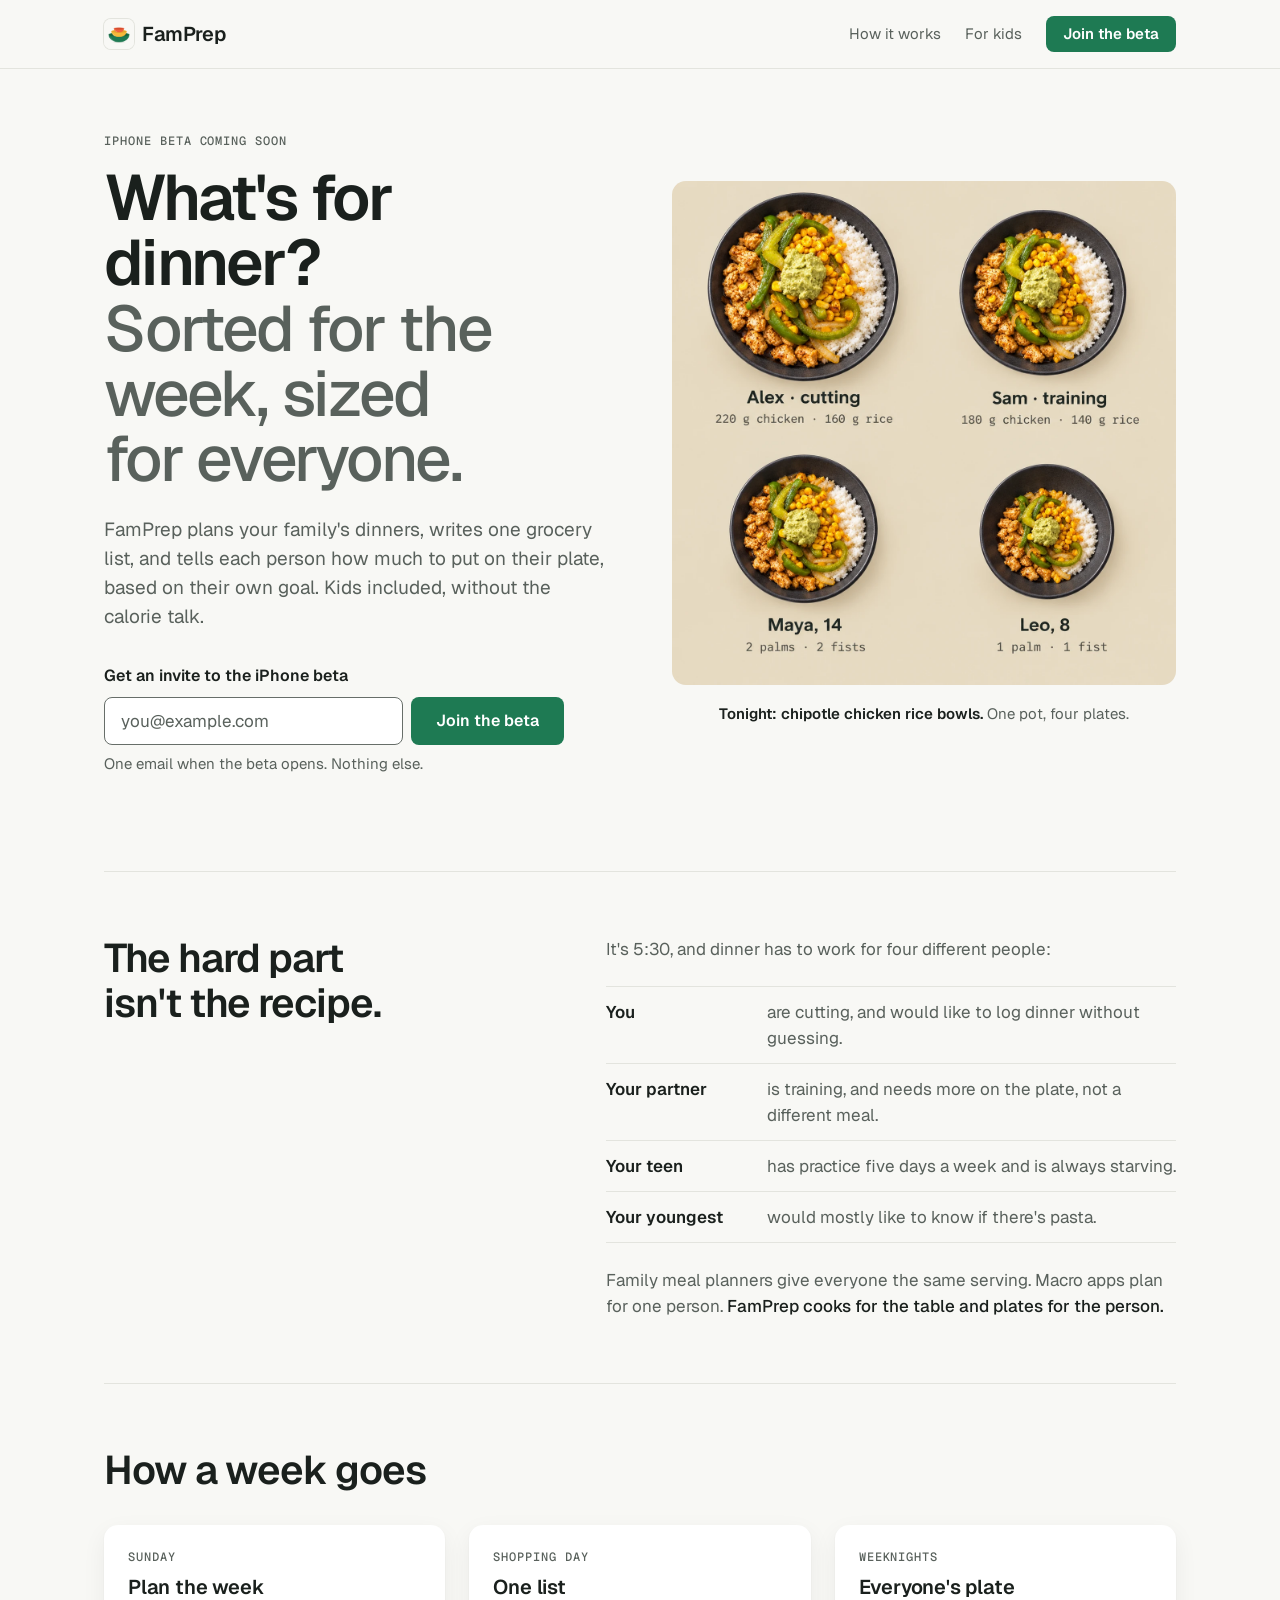
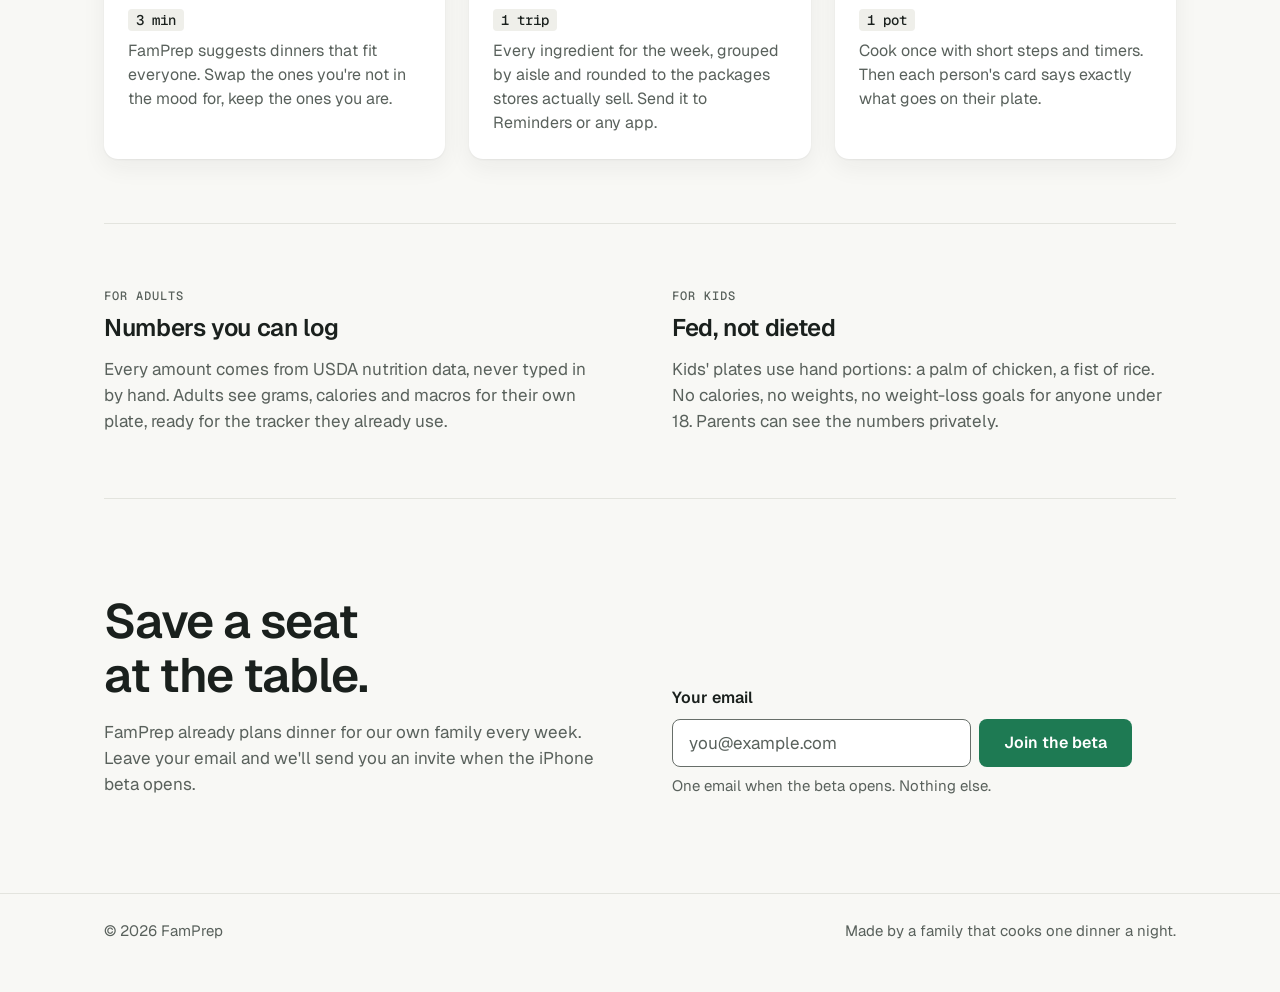
==== index.html @ 2c2147bd "Publish site from FamPrep 48f0abd" ====
<!doctype html>
<html lang="en">
<head>
<meta charset="utf-8">
<meta name="viewport" content="width=device-width, initial-scale=1">
<title>FamPrep · What's for dinner, for every goal</title>
<meta name="description" content="For parents with a nutrition goal who cook one dinner for the whole family. FamPrep plans the week and sizes every person's plate to their own goal. Coming soon to iPhone.">
<meta name="theme-color" content="#f8f8f5">
<meta name="color-scheme" content="only light">
<meta property="og:title" content="FamPrep · What's for dinner, for every goal">
<meta property="og:description" content="One family dinner, every plate sized to the person eating it. Coming soon to iPhone.">
<meta property="og:url" content="https://famprep.app/">
<meta property="og:image" content="https://famprep.app/apple-touch-icon.png">
<link rel="icon" href="favicon.ico?v=3" sizes="32x32 48x48">
<link rel="icon" href="favicon.svg?v=3" type="image/svg+xml">
<link rel="apple-touch-icon" href="apple-touch-icon.png?v=3">
<link rel="preconnect" href="https://fonts.googleapis.com">
<link rel="preconnect" href="https://fonts.gstatic.com" crossorigin>
<link rel="stylesheet" href="https://fonts.googleapis.com/css2?family=Geist:wght@400..700&family=Geist+Mono:wght@400..600&display=swap">
<style>
  /* FamPrep brand tokens: a clean, well-lit kitchen. Source of truth: the FamPrep design system (docs/brand.md).
     The landing page is always daylight, whatever the device setting; the app follows the device. */
  :root {
    color-scheme: only light;
    --daylight: #f8f8f5; --tile: #ffffff; --counter: #efefea; --grout: #e3e4de; --stainless: #676e69;
    --slate: #59615c; --ink: #1a201d; --basil: #1e7a53; --basil-press: #17633f; --on-basil: #ffffff;
    --basil-tint: #e4f1ea; --error: #b3261e;
    --shadow-lift: 0 1px 2px rgba(26,32,29,.06), 0 8px 24px rgba(26,32,29,.06);
    --sans: "Geist", -apple-system, BlinkMacSystemFont, "Segoe UI", Roboto, sans-serif;
    --mono: "Geist Mono", ui-monospace, "SF Mono", Menlo, monospace;
    --space-1: 4px; --space-2: 8px; --space-3: 12px; --space-4: 16px; --space-6: 24px; --space-8: 32px;
    --space-12: 48px; --space-16: 64px; --space-24: 96px;
    --radius-sm: 4px; --radius-md: 8px; --radius-lg: 14px; --radius-full: 999px;
  }
  * { box-sizing: border-box; }
  html { -webkit-text-size-adjust: 100%; }
  body { margin: 0; background: var(--daylight); color: var(--ink); font: 17px/26px var(--sans); -webkit-font-smoothing: antialiased; }
  h1, h2, h3, p { margin: 0; }
  h1, h2, h3 { font-weight: 600; text-wrap: balance; }
  a { color: inherit; }
  :focus-visible { outline: 2px solid var(--basil); outline-offset: 2px; border-radius: 4px; }
  .wrap { max-width: 1120px; margin: 0 auto; padding: 0 var(--space-6); }
  .label { font-family: var(--mono); font-size: 12px; line-height: 16px; font-weight: 500; letter-spacing: .08em; text-transform: uppercase; color: var(--slate); }

  .skip { position: absolute; left: var(--space-4); top: -60px; background: var(--ink); color: var(--daylight); padding: var(--space-2) var(--space-4); border-radius: var(--radius-md); text-decoration: none; z-index: 2; }
  .skip:focus { top: var(--space-3); }

  /* SiteHeader */
  .siteheader { border-bottom: 1px solid var(--grout); }
  .siteheader .wrap { display: flex; align-items: center; justify-content: space-between; gap: var(--space-4); min-height: 68px; }
  .brand { display: inline-flex; align-items: center; gap: var(--space-2); font-size: 20px; font-weight: 600; letter-spacing: -0.02em; text-decoration: none; }
  .brand img { width: 30px; height: 30px; border-radius: 7px; box-shadow: 0 0 0 1px var(--grout); }
  .siteheader nav { display: flex; align-items: center; gap: var(--space-6); }
  .siteheader nav a:not(.btn) { color: var(--slate); text-decoration: none; font-size: 15px; }
  .siteheader nav a:not(.btn):hover { color: var(--ink); }

  /* Button */
  .btn { display: inline-flex; align-items: center; justify-content: center; gap: var(--space-2); min-height: 48px; padding: 0 var(--space-6);
    border: 1px solid transparent; border-radius: var(--radius-md); font: inherit; font-size: 16px; font-weight: 600; cursor: pointer;
    text-decoration: none; white-space: nowrap; background: var(--basil); color: var(--on-basil); transition: background-color .15s ease-out; }
  .btn:hover { background: var(--basil-press); }
  .btn-sm { min-height: 36px; padding: 0 var(--space-4); font-size: 15px; }
  .btn[aria-busy="true"] { cursor: progress; opacity: .75; }

  /* Hero */
  .hero { display: grid; grid-template-columns: 1fr 1fr; gap: var(--space-16); align-items: center; padding: var(--space-16) 0 var(--space-24); }
  h1 { font-size: clamp(42px, 5.4vw, 64px); line-height: 1.02; letter-spacing: -0.035em; }
  h1 span { display: block; color: var(--slate); font-weight: 500; }
  .lede { margin: var(--space-6) 0 var(--space-8); color: var(--slate); font-size: 19px; line-height: 29px; max-width: 32em; }

  /* EmailSignup */
  .signup { max-width: 460px; }
  .signup label[for] { display: block; font-size: 16px; font-weight: 600; margin-bottom: var(--space-2); }
  .signup .row { display: flex; gap: var(--space-2); }
  .signup input[type=email] { flex: 1; min-width: 0; min-height: 48px; padding: 0 var(--space-4); font: inherit; font-size: 17px; color: var(--ink);
    background: var(--tile); border: 1px solid var(--stainless); border-radius: var(--radius-md); }
  .signup input[type=email]::placeholder { color: var(--slate); }
  .signup .note { margin-top: var(--space-2); font-size: 15px; line-height: 22px; color: var(--slate); }
  .signup.done .row, .signup.done label[for] { display: none; }
  .signup.done .note { margin: 0; font-size: 20px; line-height: 28px; font-weight: 600; color: var(--ink); }
  .signup.error input[type=email] { border-color: var(--error); }
  .signup.error .note { color: var(--error); }
  .hp { position: absolute; left: -9999px; }

  /* The board: one dinner, four bowls (photo with its own labels) */
  .board img { display: block; width: 100%; height: auto; border-radius: var(--radius-lg); }
  .board figcaption { margin-top: var(--space-4); text-align: center; font-size: 15px; color: var(--slate); }
  .board figcaption b { color: var(--ink); font-weight: 600; }

  /* Sections */
  section.block { border-top: 1px solid var(--grout); padding: var(--space-16) 0; }
  h2 { font-size: clamp(30px, 3.4vw, 40px); line-height: 1.12; letter-spacing: -0.025em; }
  .split { display: grid; grid-template-columns: 1fr 1.3fr; gap: var(--space-16); }
  .prose { max-width: 62ch; }
  .prose > p { color: var(--slate); }
  .people { list-style: none; margin: var(--space-6) 0; padding: 0; }
  .people li { display: grid; grid-template-columns: 8.5em 1fr; gap: var(--space-4); padding: var(--space-3) 0; border-top: 1px solid var(--grout); }
  .people li:last-child { border-bottom: 1px solid var(--grout); }
  .people b { font-weight: 600; }
  .people span { color: var(--slate); }
  .prose .pos { color: var(--ink); font-weight: 500; }

  .week { list-style: none; padding: 0; margin: var(--space-8) 0 0; display: grid; grid-template-columns: repeat(3, 1fr); gap: var(--space-6); }
  .week li { background: var(--tile); border-radius: var(--radius-lg); box-shadow: var(--shadow-lift); padding: var(--space-6); display: flex; flex-direction: column; gap: var(--space-2); }
  .week h3 { font-size: 20px; line-height: 28px; letter-spacing: -0.01em; }
  .week p:last-child { color: var(--slate); font-size: 16px; line-height: 24px; }
  .qty { align-self: flex-start; font-family: var(--mono); font-size: 14px; line-height: 22px; font-weight: 500; background: var(--counter); border-radius: var(--radius-sm); padding: 0 var(--space-2); }

  .pair { display: grid; grid-template-columns: 1fr 1fr; gap: var(--space-16); }
  .pair h3 { font-size: 24px; line-height: 32px; letter-spacing: -0.015em; margin: var(--space-2) 0 var(--space-3); }
  .pair p:last-child { color: var(--slate); max-width: 46ch; }

  .join { border-top: 1px solid var(--grout); padding: var(--space-24) 0; display: grid; grid-template-columns: 1fr 1fr; gap: var(--space-16); align-items: end; }
  .join h2 { font-size: clamp(34px, 4vw, 48px); }
  .join .prose { margin-top: var(--space-4); }

  footer { border-top: 1px solid var(--grout); padding: var(--space-6) 0 var(--space-12); font-size: 15px; color: var(--slate); }
  footer .wrap { display: flex; justify-content: space-between; gap: var(--space-3); flex-wrap: wrap; }

  @media (max-width: 920px) {
    .hero, .split, .pair, .join { grid-template-columns: 1fr; gap: var(--space-12); }
    .hero { padding: var(--space-12) 0 var(--space-16); }
    .week { grid-template-columns: 1fr; }
    section.block { padding: var(--space-12) 0; }
    .join { padding: var(--space-16) 0; }
  }
  @media (max-width: 640px) {
    .wrap { padding: 0 var(--space-4); }
    .siteheader nav a:not(.btn) { display: none; }
    .signup .row { flex-direction: column; }
    .signup input[type=email] { flex: none; }
    .people li { grid-template-columns: 7em 1fr; gap: var(--space-3); }
  }
  @media (prefers-reduced-motion: reduce) { .btn { transition: none; } }
</style>
</head>
<body>
<a class="skip" href="#join-hero">Skip to the beta sign-up</a>
<header class="siteheader">
  <div class="wrap">
    <a class="brand" href="/"><img src="apple-touch-icon.png?v=3" width="30" height="30" alt="">FamPrep</a>
    <nav aria-label="Site">
      <a href="#how">How it works</a>
      <a href="#kids">For kids</a>
      <a class="btn btn-sm" href="#join">Join the beta</a>
    </nav>
  </div>
</header>

<main class="wrap">
  <section class="hero">
    <div>
      <p class="label">iPhone beta coming soon</p>
      <h1 style="margin-top: var(--space-4)">What's for dinner?<span>Sorted for the week, sized for everyone.</span></h1>
      <p class="lede">FamPrep plans your family's dinners, writes one grocery list, and tells each person how much to put on their plate, based on their own goal. Kids included, without the calorie talk.</p>
      <!-- Netlify Forms collects sign-ups (Netlify > Forms > beta). Both forms post to the same list. -->
      <form class="signup" name="beta" method="POST" data-netlify="true" netlify-honeypot="company">
        <input type="hidden" name="form-name" value="beta">
        <input type="hidden" name="source" value="">
        <p class="hp" aria-hidden="true"><label>Company <input name="company" tabindex="-1" autocomplete="off"></label></p>
        <label for="join-hero">Get an invite to the iPhone beta</label>
        <div class="row">
          <input id="join-hero" type="email" name="email" required autocomplete="email" placeholder="you@example.com" aria-describedby="note-hero">
          <button class="btn" type="submit">Join the beta</button>
        </div>
        <p class="note" id="note-hero" role="status">One email when the beta opens. Nothing else.</p>
      </form>
    </div>

    <figure class="board" style="margin:0">
      <img src="one-dinner-four-plates.webp" width="1254" height="1254" fetchpriority="high"
        alt="The same chipotle chicken rice bowl in four sizes. Alex, cutting: 220 g chicken and 160 g rice. Sam, training: 180 g chicken and 140 g rice. Maya, 14: 2 palms of chicken and 2 fists of rice. Leo, 8: 1 palm and 1 fist.">
      <figcaption><b>Tonight: chipotle chicken rice bowls.</b> One pot, four plates.</figcaption>
    </figure>
  </section>

  <section class="block split">
    <h2>The hard part isn't the recipe.</h2>
    <div class="prose">
      <p>It's 5:30, and dinner has to work for four different people:</p>
      <ul class="people">
        <li><b>You</b><span>are cutting, and would like to log dinner without guessing.</span></li>
        <li><b>Your partner</b><span>is training, and needs more on the plate, not a different meal.</span></li>
        <li><b>Your teen</b><span>has practice five days a week and is always starving.</span></li>
        <li><b>Your youngest</b><span>would mostly like to know if there's pasta.</span></li>
      </ul>
      <p>Family meal planners give everyone the same serving. Macro apps plan for one person. <span class="pos">FamPrep cooks for the table and plates for the person.</span></p>
    </div>
  </section>

  <section class="block" id="how">
    <h2>How a week goes</h2>
    <ol class="week">
      <li>
        <p class="label">Sunday</p>
        <h3>Plan the week</h3>
        <span class="qty">3 min</span>
        <p>FamPrep suggests dinners that fit everyone. Swap the ones you're not in the mood for, keep the ones you are.</p>
      </li>
      <li>
        <p class="label">Shopping day</p>
        <h3>One list</h3>
        <span class="qty">1 trip</span>
        <p>Every ingredient for the week, grouped by aisle and rounded to the packages stores actually sell. Send it to Reminders or any app.</p>
      </li>
      <li>
        <p class="label">Weeknights</p>
        <h3>Everyone's plate</h3>
        <span class="qty">1 pot</span>
        <p>Cook once with short steps and timers. Then each person's card says exactly what goes on their plate.</p>
      </li>
    </ol>
  </section>

  <section class="block pair" id="kids">
    <div>
      <p class="label">For adults</p>
      <h3>Numbers you can log</h3>
      <p>Every amount comes from USDA nutrition data, never typed in by hand. Adults see grams, calories and macros for their own plate, ready for the tracker they already use.</p>
    </div>
    <div>
      <p class="label">For kids</p>
      <h3>Fed, not dieted</h3>
      <p>Kids' plates use hand portions: a palm of chicken, a fist of rice. No calories, no weights, no weight-loss goals for anyone under 18. Parents can see the numbers privately.</p>
    </div>
  </section>

  <section class="join" id="join">
    <div>
      <h2>Save a seat at the table.</h2>
      <p class="prose" style="color: var(--slate)">FamPrep already plans dinner for our own family every week. Leave your email and we'll send you an invite when the iPhone beta opens.</p>
    </div>
    <form class="signup" name="beta" method="POST" data-netlify="true" netlify-honeypot="company">
      <input type="hidden" name="form-name" value="beta">
      <input type="hidden" name="source" value="">
      <p class="hp" aria-hidden="true"><label>Company <input name="company" tabindex="-1" autocomplete="off"></label></p>
      <label for="join-bottom">Your email</label>
      <div class="row">
        <input id="join-bottom" type="email" name="email" required autocomplete="email" placeholder="you@example.com" aria-describedby="note-bottom">
        <button class="btn" type="submit">Join the beta</button>
      </div>
      <p class="note" id="note-bottom" role="status">One email when the beta opens. Nothing else.</p>
    </form>
  </section>
</main>

<footer>
  <div class="wrap">
    <span>© 2026 FamPrep</span>
    <span>Made by a family that cooks one dinner a night.</span>
  </div>
</footer>
<script>
  // Where sign-ups come from (utm_source, else the referring site), for the beta's traffic test in docs/positioning.md.
  const params = new URLSearchParams(location.search);
  let source = params.get('utm_source') || '';
  try { if (!source && document.referrer) source = new URL(document.referrer).hostname; } catch (e) {}
  document.querySelectorAll('form.signup').forEach(form => {
    form.elements.source.value = source || 'direct';
    form.addEventListener('submit', async event => {
      event.preventDefault();
      const note = form.querySelector('.note');
      const button = form.querySelector('button');
      if (button.getAttribute('aria-busy') === 'true') return;
      button.setAttribute('aria-busy', 'true');
      button.textContent = 'Joining…';
      form.classList.remove('error');
      try {
        const res = await fetch('/', {
          method: 'POST',
          headers: { 'Content-Type': 'application/x-www-form-urlencoded' },
          body: new URLSearchParams(new FormData(form)).toString()
        });
        if (!res.ok) throw new Error(res.status);
        form.classList.add('done');
        note.textContent = "You're on the list. Watch your inbox for the invite.";
      } catch (e) {
        form.classList.add('error');
        note.textContent = "That didn't go through. Please try again in a moment.";
        button.removeAttribute('aria-busy');
        button.textContent = 'Join the beta';
      }
    });
  });
</script>
</body>
</html>
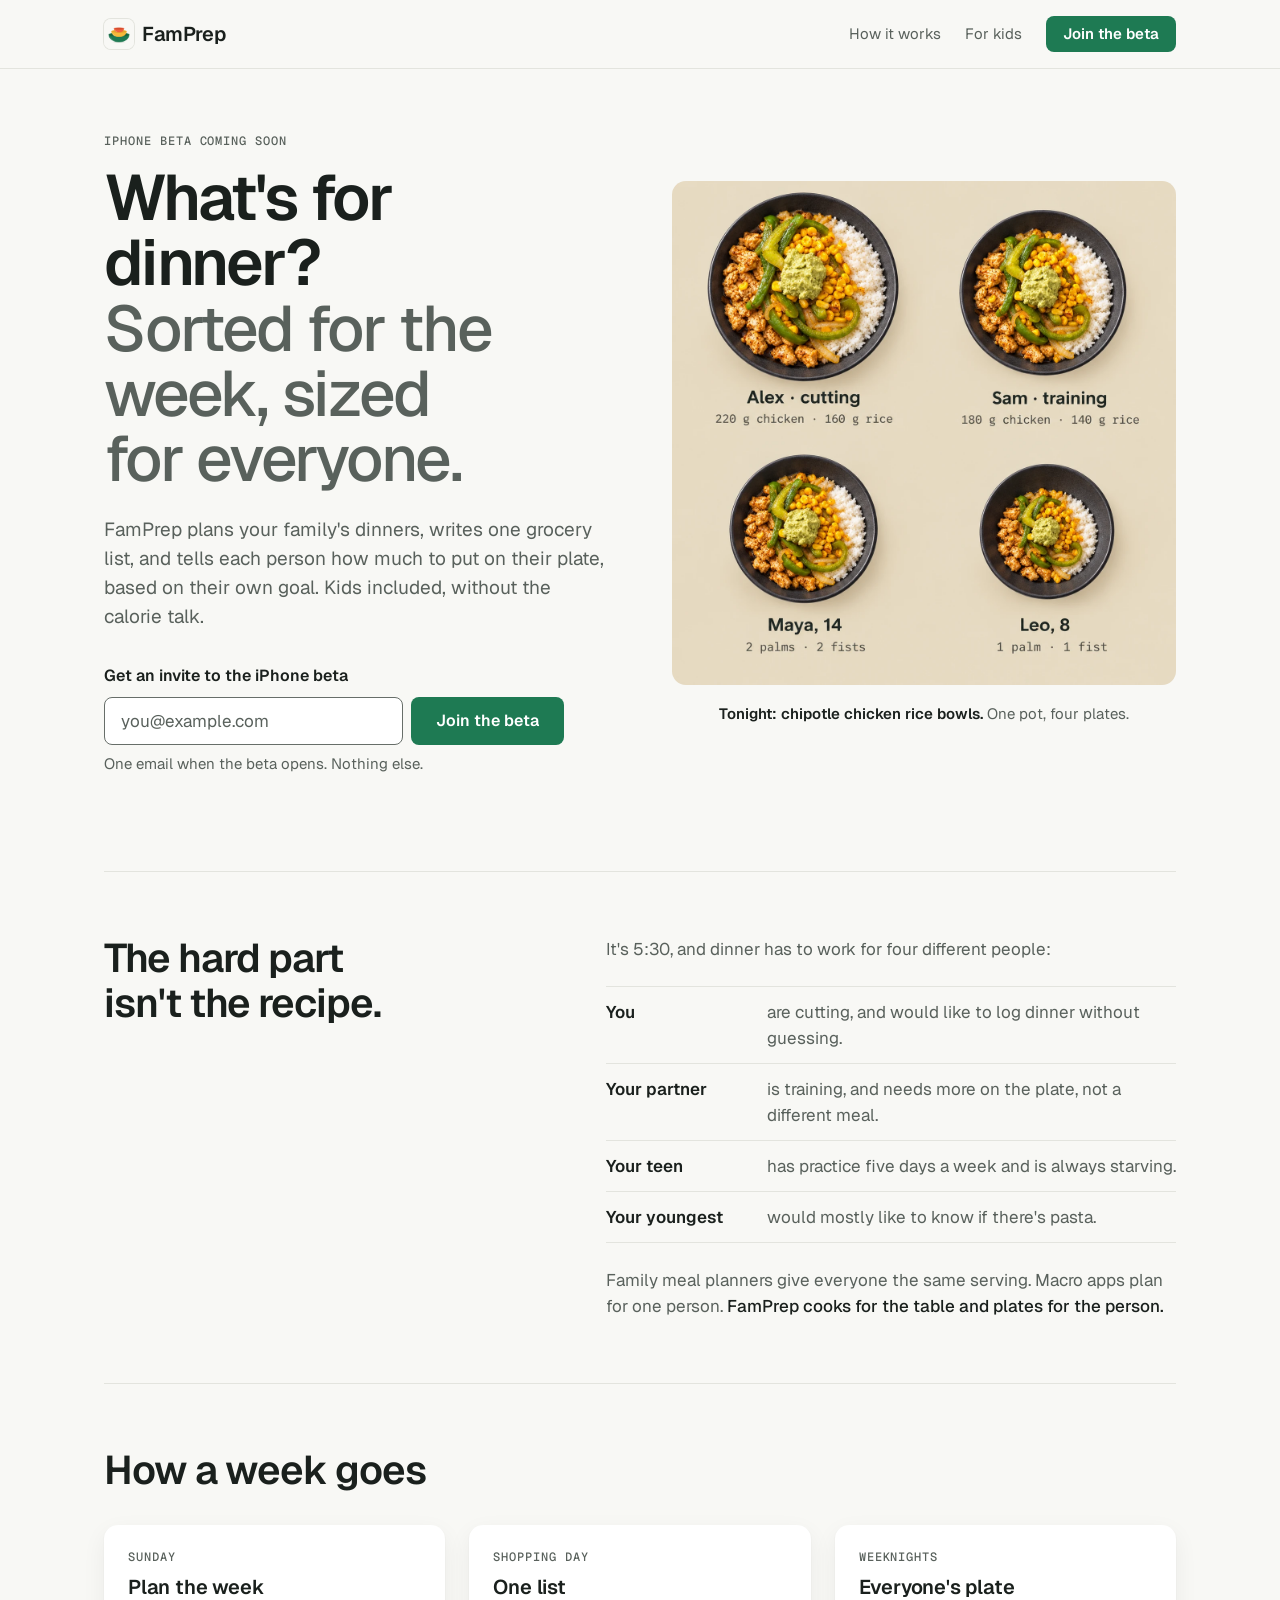
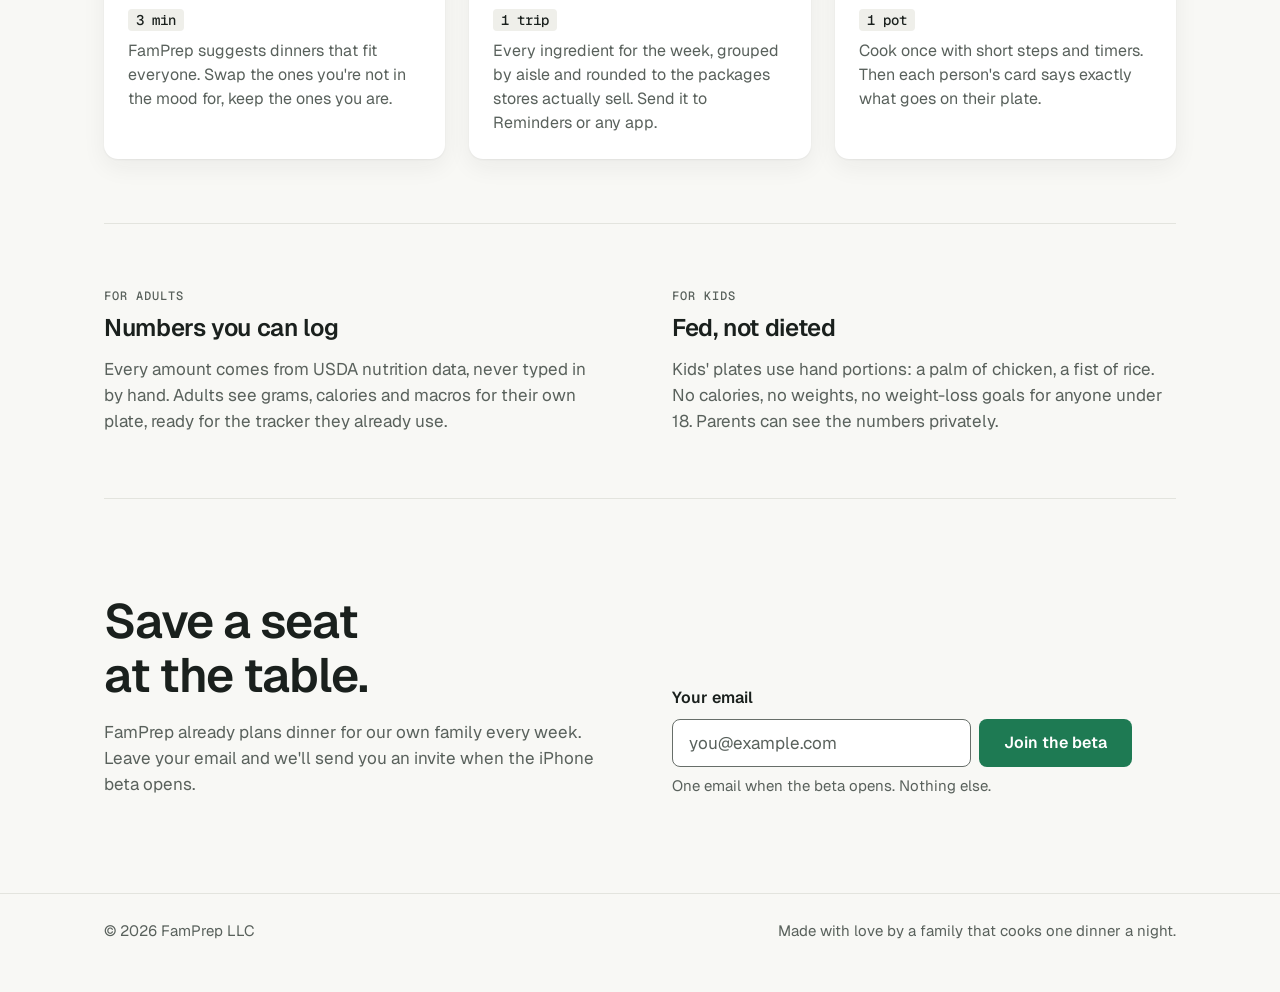
==== commit ed46cfbd: "Publish site from FamPrep 6359a36" ====
--- a/index.html
+++ b/index.html
@@ -246,8 +246,8 @@
 
 <footer>
   <div class="wrap">
-    <span>© 2026 FamPrep</span>
-    <span>Made by a family that cooks one dinner a night.</span>
+    <span>© 2026 FamPrep LLC</span>
+    <span>Made with love by a family that cooks one dinner a night.</span>
   </div>
 </footer>
 <script>
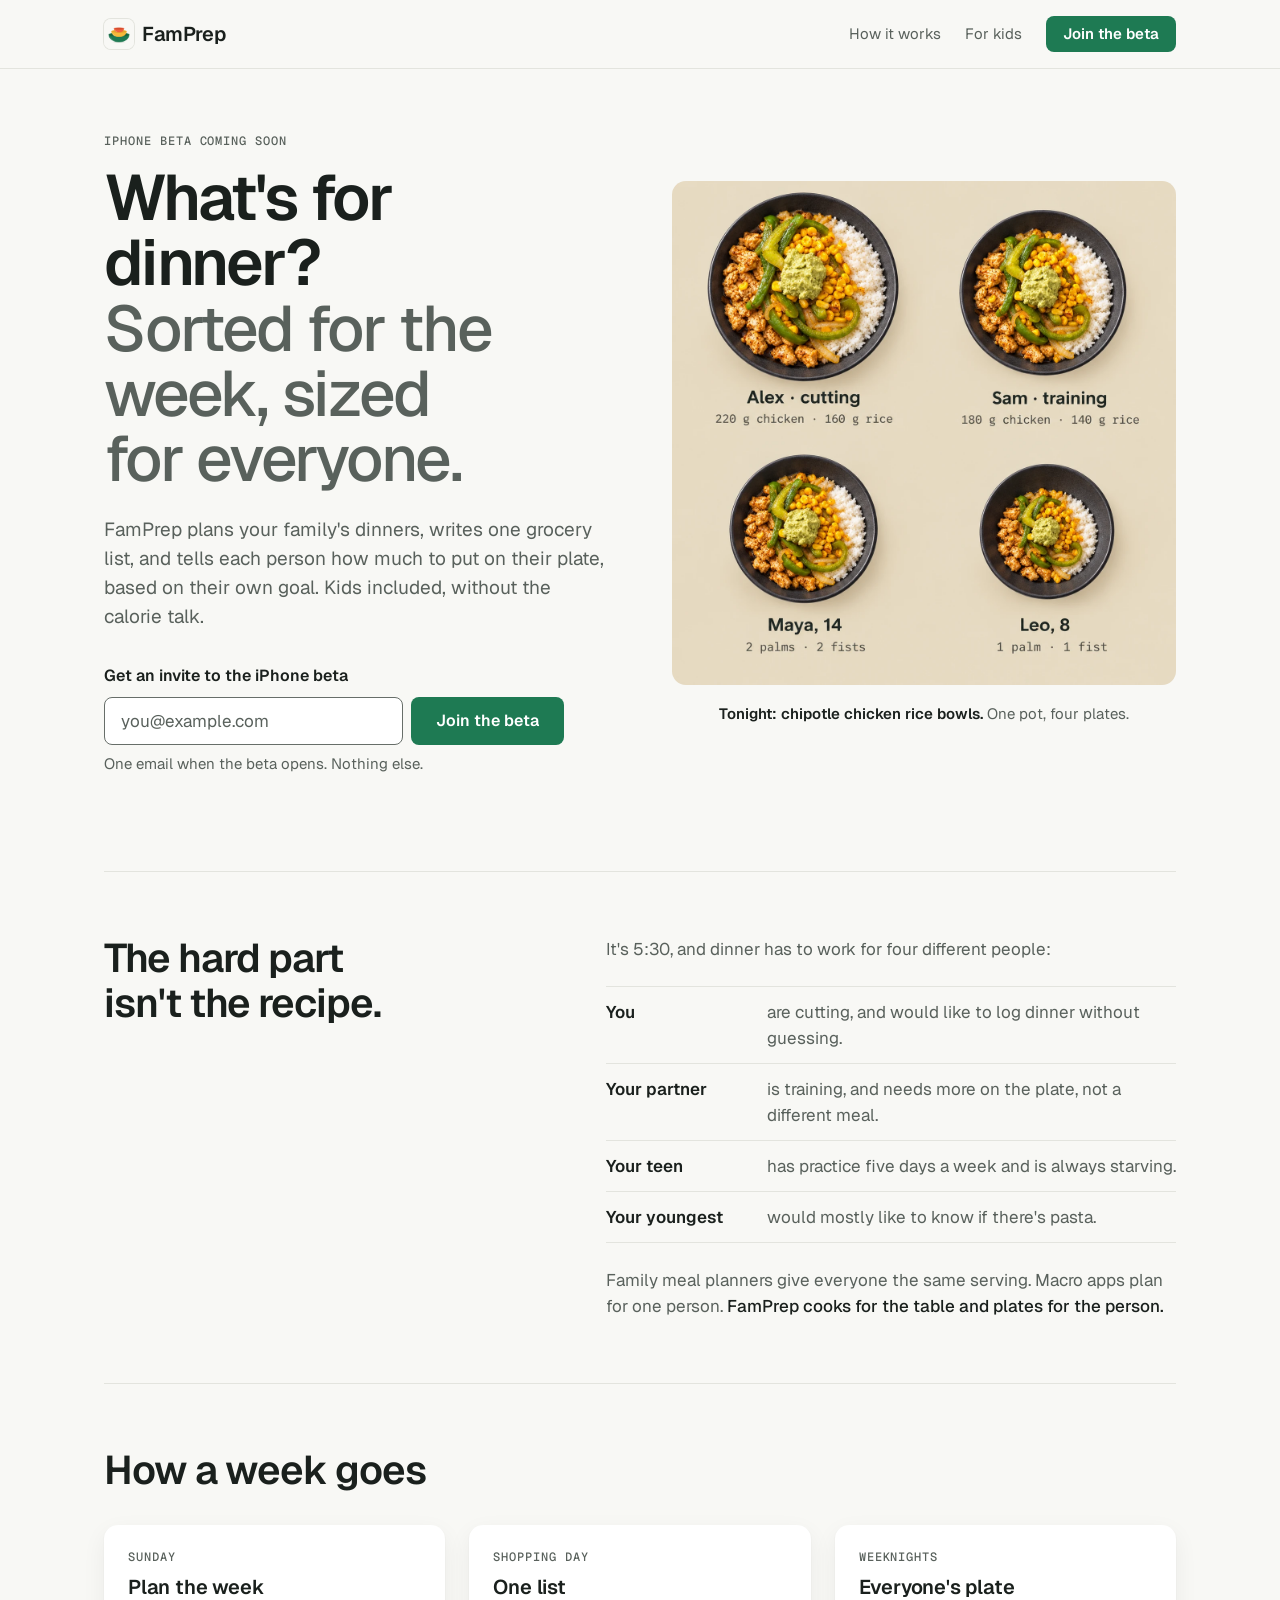
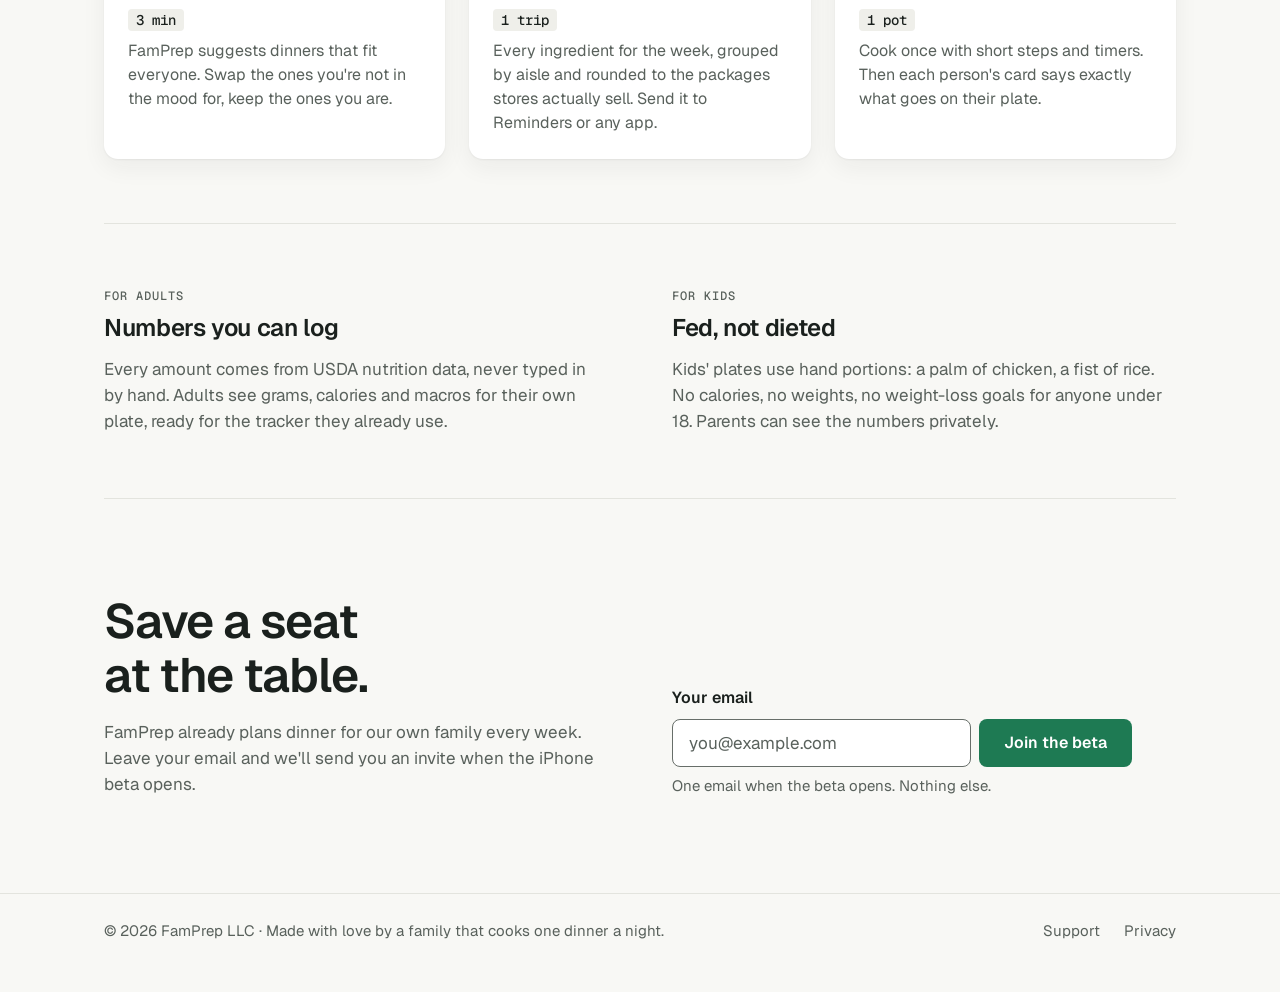
==== commit 1606af73: "Publish site from FamPrep 4ac540d" ====
--- a/index.html
+++ b/index.html
@@ -17,51 +17,8 @@
 <link rel="preconnect" href="https://fonts.googleapis.com">
 <link rel="preconnect" href="https://fonts.gstatic.com" crossorigin>
 <link rel="stylesheet" href="https://fonts.googleapis.com/css2?family=Geist:wght@400..700&family=Geist+Mono:wght@400..600&display=swap">
+<link rel="stylesheet" href="site.css?v=1">
 <style>
-  /* FamPrep brand tokens: a clean, well-lit kitchen. Source of truth: the FamPrep design system (docs/brand.md).
-     The landing page is always daylight, whatever the device setting; the app follows the device. */
-  :root {
-    color-scheme: only light;
-    --daylight: #f8f8f5; --tile: #ffffff; --counter: #efefea; --grout: #e3e4de; --stainless: #676e69;
-    --slate: #59615c; --ink: #1a201d; --basil: #1e7a53; --basil-press: #17633f; --on-basil: #ffffff;
-    --basil-tint: #e4f1ea; --error: #b3261e;
-    --shadow-lift: 0 1px 2px rgba(26,32,29,.06), 0 8px 24px rgba(26,32,29,.06);
-    --sans: "Geist", -apple-system, BlinkMacSystemFont, "Segoe UI", Roboto, sans-serif;
-    --mono: "Geist Mono", ui-monospace, "SF Mono", Menlo, monospace;
-    --space-1: 4px; --space-2: 8px; --space-3: 12px; --space-4: 16px; --space-6: 24px; --space-8: 32px;
-    --space-12: 48px; --space-16: 64px; --space-24: 96px;
-    --radius-sm: 4px; --radius-md: 8px; --radius-lg: 14px; --radius-full: 999px;
-  }
-  * { box-sizing: border-box; }
-  html { -webkit-text-size-adjust: 100%; }
-  body { margin: 0; background: var(--daylight); color: var(--ink); font: 17px/26px var(--sans); -webkit-font-smoothing: antialiased; }
-  h1, h2, h3, p { margin: 0; }
-  h1, h2, h3 { font-weight: 600; text-wrap: balance; }
-  a { color: inherit; }
-  :focus-visible { outline: 2px solid var(--basil); outline-offset: 2px; border-radius: 4px; }
-  .wrap { max-width: 1120px; margin: 0 auto; padding: 0 var(--space-6); }
-  .label { font-family: var(--mono); font-size: 12px; line-height: 16px; font-weight: 500; letter-spacing: .08em; text-transform: uppercase; color: var(--slate); }
-
-  .skip { position: absolute; left: var(--space-4); top: -60px; background: var(--ink); color: var(--daylight); padding: var(--space-2) var(--space-4); border-radius: var(--radius-md); text-decoration: none; z-index: 2; }
-  .skip:focus { top: var(--space-3); }
-
-  /* SiteHeader */
-  .siteheader { border-bottom: 1px solid var(--grout); }
-  .siteheader .wrap { display: flex; align-items: center; justify-content: space-between; gap: var(--space-4); min-height: 68px; }
-  .brand { display: inline-flex; align-items: center; gap: var(--space-2); font-size: 20px; font-weight: 600; letter-spacing: -0.02em; text-decoration: none; }
-  .brand img { width: 30px; height: 30px; border-radius: 7px; box-shadow: 0 0 0 1px var(--grout); }
-  .siteheader nav { display: flex; align-items: center; gap: var(--space-6); }
-  .siteheader nav a:not(.btn) { color: var(--slate); text-decoration: none; font-size: 15px; }
-  .siteheader nav a:not(.btn):hover { color: var(--ink); }
-
-  /* Button */
-  .btn { display: inline-flex; align-items: center; justify-content: center; gap: var(--space-2); min-height: 48px; padding: 0 var(--space-6);
-    border: 1px solid transparent; border-radius: var(--radius-md); font: inherit; font-size: 16px; font-weight: 600; cursor: pointer;
-    text-decoration: none; white-space: nowrap; background: var(--basil); color: var(--on-basil); transition: background-color .15s ease-out; }
-  .btn:hover { background: var(--basil-press); }
-  .btn-sm { min-height: 36px; padding: 0 var(--space-4); font-size: 15px; }
-  .btn[aria-busy="true"] { cursor: progress; opacity: .75; }
-
   /* Hero */
   .hero { display: grid; grid-template-columns: 1fr 1fr; gap: var(--space-16); align-items: center; padding: var(--space-16) 0 var(--space-24); }
   h1 { font-size: clamp(42px, 5.4vw, 64px); line-height: 1.02; letter-spacing: -0.035em; }
@@ -114,9 +71,6 @@
   .join h2 { font-size: clamp(34px, 4vw, 48px); }
   .join .prose { margin-top: var(--space-4); }
 
-  footer { border-top: 1px solid var(--grout); padding: var(--space-6) 0 var(--space-12); font-size: 15px; color: var(--slate); }
-  footer .wrap { display: flex; justify-content: space-between; gap: var(--space-3); flex-wrap: wrap; }
-
   @media (max-width: 920px) {
     .hero, .split, .pair, .join { grid-template-columns: 1fr; gap: var(--space-12); }
     .hero { padding: var(--space-12) 0 var(--space-16); }
@@ -125,13 +79,10 @@
     .join { padding: var(--space-16) 0; }
   }
   @media (max-width: 640px) {
-    .wrap { padding: 0 var(--space-4); }
-    .siteheader nav a:not(.btn) { display: none; }
     .signup .row { flex-direction: column; }
     .signup input[type=email] { flex: none; }
     .people li { grid-template-columns: 7em 1fr; gap: var(--space-3); }
   }
-  @media (prefers-reduced-motion: reduce) { .btn { transition: none; } }
 </style>
 </head>
 <body>
@@ -246,8 +197,8 @@
 
 <footer>
   <div class="wrap">
-    <span>© 2026 FamPrep LLC</span>
-    <span>Made with love by a family that cooks one dinner a night.</span>
+    <span>© 2026 FamPrep LLC · Made with love by a family that cooks one dinner a night.</span>
+    <nav aria-label="Legal"><a href="/support">Support</a><a href="/privacy">Privacy</a></nav>
   </div>
 </footer>
 <script>
--- a/site.css
+++ b/site.css
@@ -0,0 +1,74 @@
+/* FamPrep brand tokens: a clean, well-lit kitchen. Source of truth: the FamPrep design system (docs/brand.md).
+   The website is always daylight, whatever the device setting; the app follows the device.
+   Shared by every page; page-specific styles stay in each page. */
+:root {
+  color-scheme: only light;
+  --daylight: #f8f8f5; --tile: #ffffff; --counter: #efefea; --grout: #e3e4de; --stainless: #676e69;
+  --slate: #59615c; --ink: #1a201d; --basil: #1e7a53; --basil-press: #17633f; --on-basil: #ffffff;
+  --basil-tint: #e4f1ea; --error: #b3261e;
+  --shadow-lift: 0 1px 2px rgba(26,32,29,.06), 0 8px 24px rgba(26,32,29,.06);
+  --sans: "Geist", -apple-system, BlinkMacSystemFont, "Segoe UI", Roboto, sans-serif;
+  --mono: "Geist Mono", ui-monospace, "SF Mono", Menlo, monospace;
+  --space-1: 4px; --space-2: 8px; --space-3: 12px; --space-4: 16px; --space-6: 24px; --space-8: 32px;
+  --space-12: 48px; --space-16: 64px; --space-24: 96px;
+  --radius-sm: 4px; --radius-md: 8px; --radius-lg: 14px; --radius-full: 999px;
+}
+* { box-sizing: border-box; }
+html { -webkit-text-size-adjust: 100%; }
+body { margin: 0; background: var(--daylight); color: var(--ink); font: 17px/26px var(--sans); -webkit-font-smoothing: antialiased; }
+h1, h2, h3, p { margin: 0; }
+h1, h2, h3 { font-weight: 600; text-wrap: balance; }
+a { color: inherit; }
+:focus-visible { outline: 2px solid var(--basil); outline-offset: 2px; border-radius: 4px; }
+.wrap { max-width: 1120px; margin: 0 auto; padding: 0 var(--space-6); }
+.label { font-family: var(--mono); font-size: 12px; line-height: 16px; font-weight: 500; letter-spacing: .08em; text-transform: uppercase; color: var(--slate); }
+
+.skip { position: absolute; left: var(--space-4); top: -60px; background: var(--ink); color: var(--daylight); padding: var(--space-2) var(--space-4); border-radius: var(--radius-md); text-decoration: none; z-index: 2; }
+.skip:focus { top: var(--space-3); }
+
+/* SiteHeader */
+.siteheader { border-bottom: 1px solid var(--grout); }
+.siteheader .wrap { display: flex; align-items: center; justify-content: space-between; gap: var(--space-4); min-height: 68px; }
+.brand { display: inline-flex; align-items: center; gap: var(--space-2); font-size: 20px; font-weight: 600; letter-spacing: -0.02em; text-decoration: none; }
+.brand img { width: 30px; height: 30px; border-radius: 7px; box-shadow: 0 0 0 1px var(--grout); }
+.siteheader nav { display: flex; align-items: center; gap: var(--space-6); }
+.siteheader nav a:not(.btn) { color: var(--slate); text-decoration: none; font-size: 15px; }
+.siteheader nav a:not(.btn):hover, .siteheader nav a[aria-current="page"] { color: var(--ink); }
+
+/* Button */
+.btn { display: inline-flex; align-items: center; justify-content: center; gap: var(--space-2); min-height: 48px; padding: 0 var(--space-6);
+  border: 1px solid transparent; border-radius: var(--radius-md); font: inherit; font-size: 16px; font-weight: 600; cursor: pointer;
+  text-decoration: none; white-space: nowrap; background: var(--basil); color: var(--on-basil); transition: background-color .15s ease-out; }
+.btn:hover { background: var(--basil-press); }
+.btn-sm { min-height: 36px; padding: 0 var(--space-4); font-size: 15px; }
+.btn[aria-busy="true"] { cursor: progress; opacity: .75; }
+
+/* Footer */
+footer { border-top: 1px solid var(--grout); padding: var(--space-6) 0 var(--space-12); font-size: 15px; color: var(--slate); }
+footer .wrap { display: flex; justify-content: space-between; gap: var(--space-3) var(--space-6); flex-wrap: wrap; }
+footer nav { display: flex; gap: var(--space-6); }
+footer nav a { text-decoration: none; }
+footer nav a:hover { color: var(--ink); text-decoration: underline; }
+
+/* Document pages (privacy, support): one readable column */
+.doc { max-width: 68ch; padding: var(--space-12) 0 var(--space-16); }
+.doc h1 { font-size: clamp(34px, 4.4vw, 46px); line-height: 1.08; letter-spacing: -0.03em; margin: var(--space-3) 0 var(--space-4); }
+.doc .meta { color: var(--slate); font-size: 15px; }
+.doc .lede { color: var(--slate); font-size: 19px; line-height: 29px; margin-top: var(--space-6); }
+.doc h2 { font-size: 22px; line-height: 30px; letter-spacing: -0.015em; margin: var(--space-12) 0 var(--space-3); padding-top: var(--space-6); border-top: 1px solid var(--grout); }
+.doc h3 { font-size: 18px; line-height: 26px; margin: var(--space-6) 0 var(--space-2); }
+.doc p + p, .doc p + ul, .doc ul + p { margin-top: var(--space-3); }
+.doc ul { margin: var(--space-3) 0 0; padding-left: 1.2em; }
+.doc li + li { margin-top: var(--space-2); }
+.doc a { color: var(--basil); text-underline-offset: 2px; }
+.doc a:hover { color: var(--basil-press); }
+.doc .ui { font-weight: 600; }
+.contact { margin-top: var(--space-8); padding: var(--space-6); background: var(--tile); border-radius: var(--radius-lg); box-shadow: var(--shadow-lift); }
+.contact p + p { margin-top: var(--space-2); }
+.contact .email { font-family: var(--mono); font-size: 18px; font-weight: 500; color: var(--ink); }
+
+@media (max-width: 640px) {
+  .wrap { padding: 0 var(--space-4); }
+  .siteheader nav a:not(.btn) { display: none; }
+}
+@media (prefers-reduced-motion: reduce) { .btn { transition: none; } }
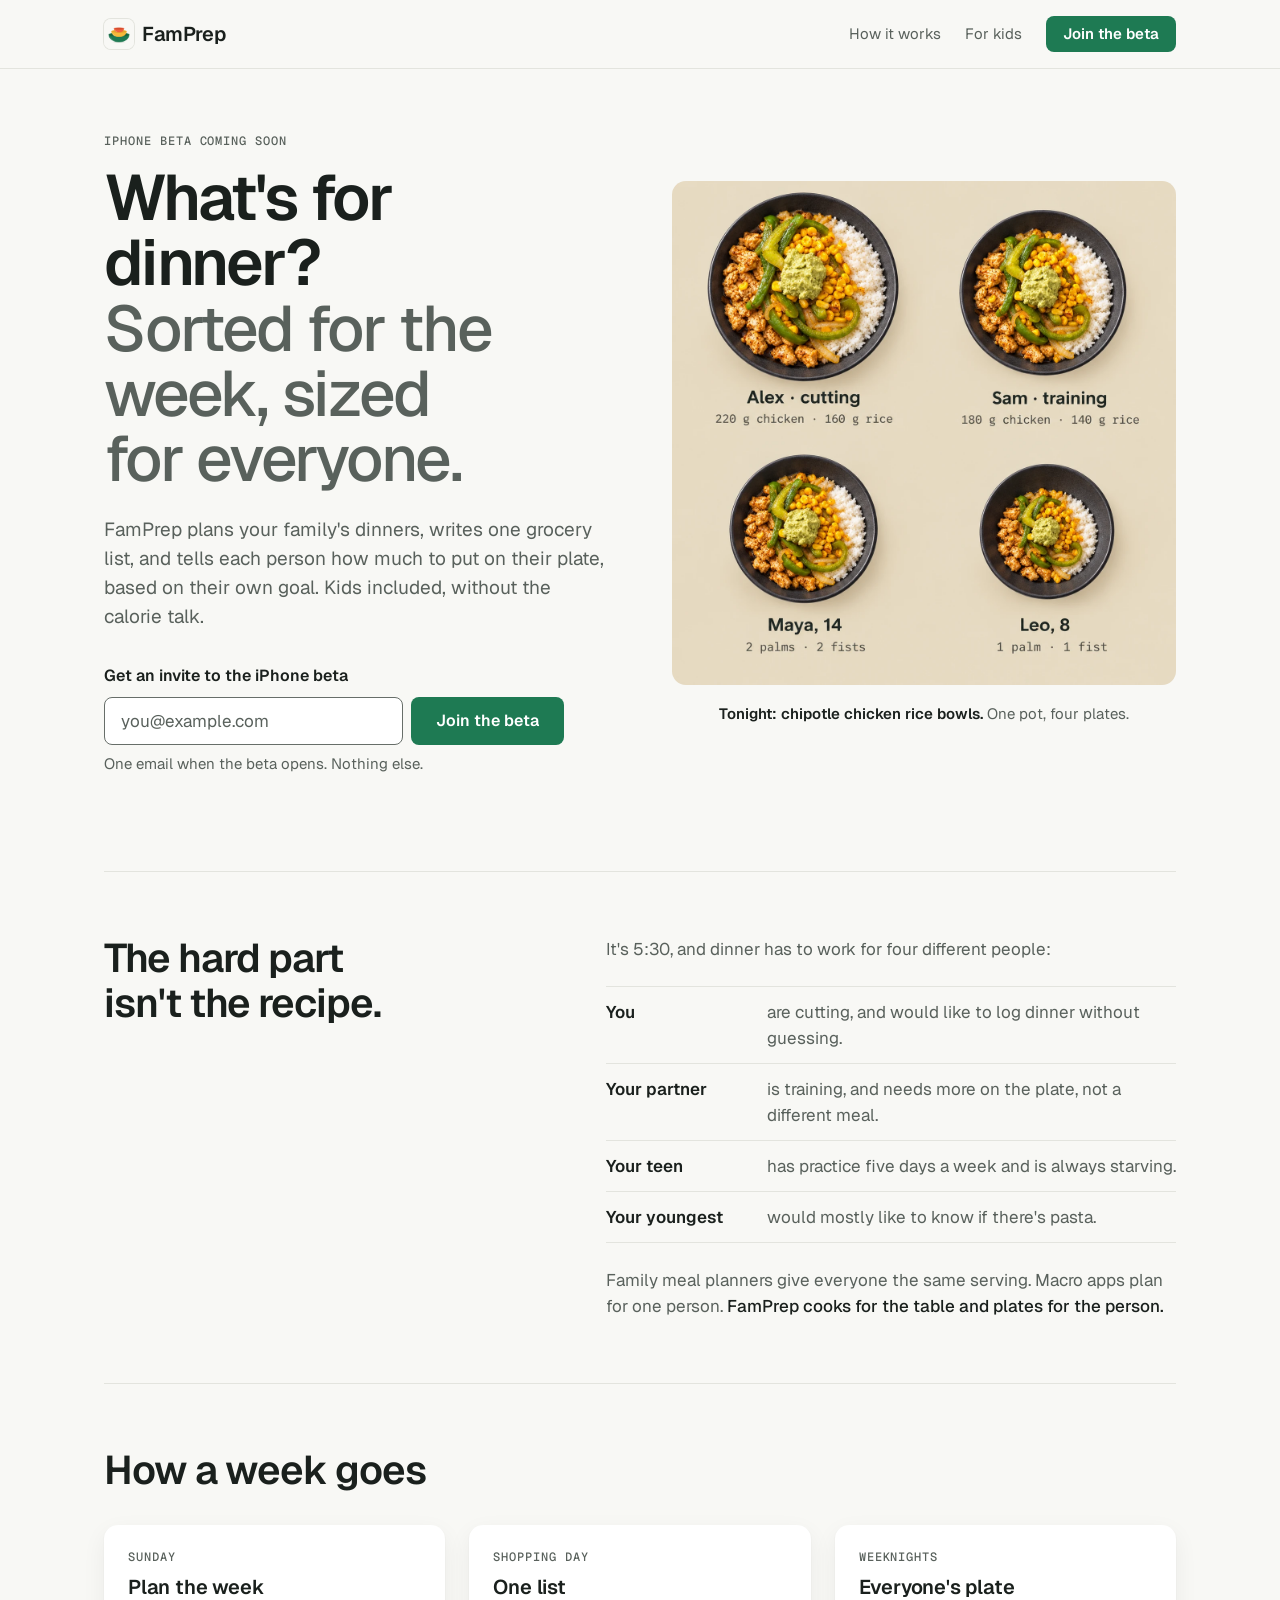
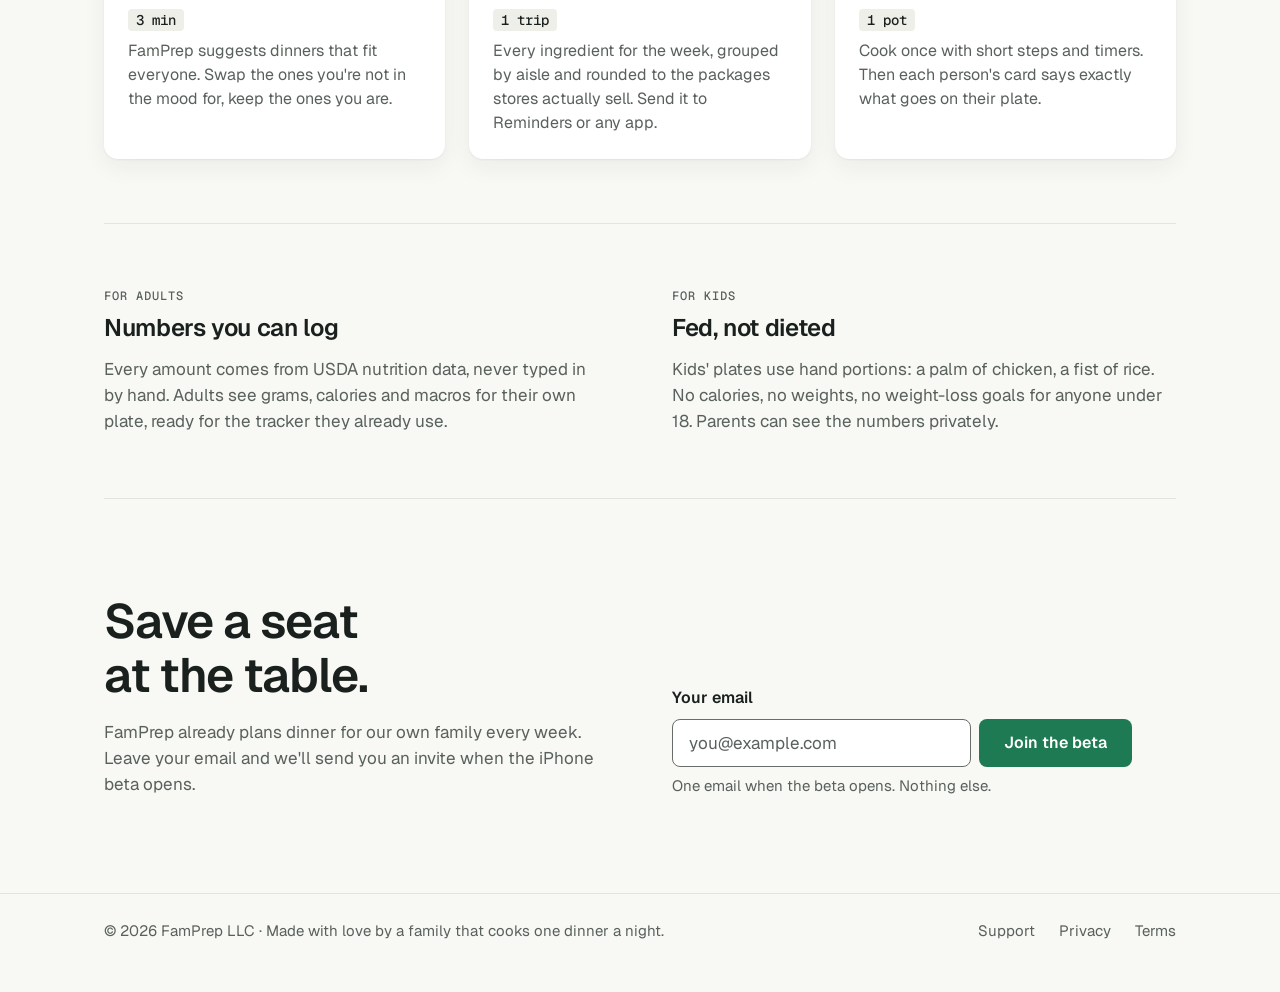
==== commit ee176a66: "Publish site from FamPrep a91398f + Terms of Use page, subscriptions in the privacy policy Co-Author" ====
--- a/index.html
+++ b/index.html
@@ -104,10 +104,8 @@
       <p class="label">iPhone beta coming soon</p>
       <h1 style="margin-top: var(--space-4)">What's for dinner?<span>Sorted for the week, sized for everyone.</span></h1>
       <p class="lede">FamPrep plans your family's dinners, writes one grocery list, and tells each person how much to put on their plate, based on their own goal. Kids included, without the calorie talk.</p>
-      <!-- Netlify Forms collects sign-ups (Netlify > Forms > beta). Both forms post to the same list. -->
-      <form class="signup" name="beta" method="POST" data-netlify="true" netlify-honeypot="company">
-        <input type="hidden" name="form-name" value="beta">
-        <input type="hidden" name="source" value="">
+      <!-- Sign-ups go to the "FamPrep beta" Google Form; the script at the end sends both forms. -->
+      <form class="signup" novalidate>
         <p class="hp" aria-hidden="true"><label>Company <input name="company" tabindex="-1" autocomplete="off"></label></p>
         <label for="join-hero">Get an invite to the iPhone beta</label>
         <div class="row">
@@ -181,9 +179,7 @@
       <h2>Save a seat at the table.</h2>
       <p class="prose" style="color: var(--slate)">FamPrep already plans dinner for our own family every week. Leave your email and we'll send you an invite when the iPhone beta opens.</p>
     </div>
-    <form class="signup" name="beta" method="POST" data-netlify="true" netlify-honeypot="company">
-      <input type="hidden" name="form-name" value="beta">
-      <input type="hidden" name="source" value="">
+    <form class="signup" novalidate>
       <p class="hp" aria-hidden="true"><label>Company <input name="company" tabindex="-1" autocomplete="off"></label></p>
       <label for="join-bottom">Your email</label>
       <div class="row">
@@ -198,38 +194,59 @@
 <footer>
   <div class="wrap">
     <span>© 2026 FamPrep LLC · Made with love by a family that cooks one dinner a night.</span>
-    <nav aria-label="Legal"><a href="/support">Support</a><a href="/privacy">Privacy</a></nav>
+    <nav aria-label="Legal"><a href="/support">Support</a><a href="/privacy">Privacy</a><a href="/terms">Terms</a></nav>
   </div>
 </footer>
 <script>
+  // Google Form "FamPrep beta" (responses go to the owner's linked Google Sheet). Visitors never see Google: the
+  // page posts the answers in the background. Google doesn't let other sites read its reply (no-cors), so a
+  // request that reaches Google counts as success; check the Sheet when changing anything here.
+  const GOOGLE_FORM = {
+    endpoint: 'https://docs.google.com/forms/d/e/1FAIpQLSfy7kdEBlFObv1eQNO43qg7d52NYvXVYG4sWL-dQVUy-uPCDg/formResponse',
+    email: 'entry.1671703281',
+    source: 'entry.1920435947'
+  };
   // Where sign-ups come from (utm_source, else the referring site), for the beta's traffic test in docs/positioning.md.
   const params = new URLSearchParams(location.search);
   let source = params.get('utm_source') || '';
   try { if (!source && document.referrer) source = new URL(document.referrer).hostname; } catch (e) {}
+  source = source || 'direct';
+
   document.querySelectorAll('form.signup').forEach(form => {
-    form.elements.source.value = source || 'direct';
+    const note = form.querySelector('.note');
+    const button = form.querySelector('button');
+    const email = form.querySelector('input[type=email]');
+    const fail = message => {
+      form.classList.add('error');
+      note.textContent = message;
+      button.removeAttribute('aria-busy');
+      button.textContent = 'Join the beta';
+    };
     form.addEventListener('submit', async event => {
       event.preventDefault();
-      const note = form.querySelector('.note');
-      const button = form.querySelector('button');
       if (button.getAttribute('aria-busy') === 'true') return;
+      form.classList.remove('error');
+      email.value = email.value.trim();
+      if (!email.checkValidity()) {
+        fail('Enter your full email address, like name@example.com.');
+        email.focus();
+        return;
+      }
       button.setAttribute('aria-busy', 'true');
       button.textContent = 'Joining…';
-      form.classList.remove('error');
+      const done = () => {
+        form.classList.add('done');
+        note.textContent = "You're on the list. We'll email you when the beta opens.";
+      };
+      // Bots fill the hidden "company" field; thank them and send nothing.
+      if (form.querySelector('[name=company]').value) return done();
+      const body = new URLSearchParams({ [GOOGLE_FORM.email]: email.value, [GOOGLE_FORM.source]: source });
       try {
-        const res = await fetch('/', {
-          method: 'POST',
-          headers: { 'Content-Type': 'application/x-www-form-urlencoded' },
-          body: new URLSearchParams(new FormData(form)).toString()
-        });
-        if (!res.ok) throw new Error(res.status);
-        form.classList.add('done');
-        note.textContent = "You're on the list. Watch your inbox for the invite.";
+        await fetch(GOOGLE_FORM.endpoint, { method: 'POST', mode: 'no-cors', body });
+        done();
       } catch (e) {
-        form.classList.add('error');
-        note.textContent = "That didn't go through. Please try again in a moment.";
-        button.removeAttribute('aria-busy');
-        button.textContent = 'Join the beta';
+        console.warn('Sign-up failed:', e.message);
+        fail("That didn't go through. Please try again in a moment, or email support@famprep.app.");
       }
     });
   });
